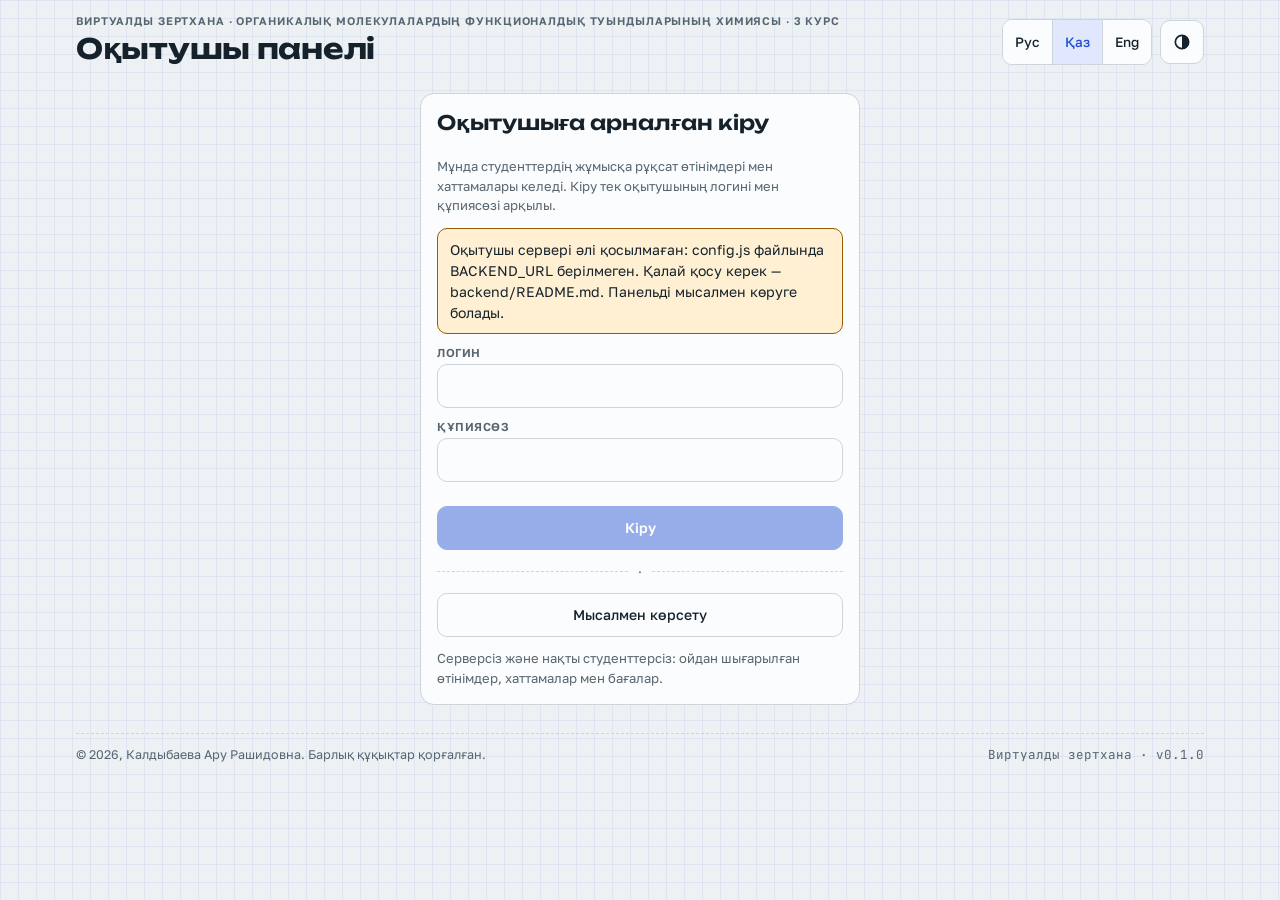
==== teacher/index.html @ 161be45b "Преподаватель: панель teacher/ с демо-режимом, инструкция по установке сервера, тесты панели Co-Auth" ====
<!doctype html>
<html lang="kk">
<head>
<meta charset="utf-8">
<meta name="viewport" content="width=device-width,initial-scale=1,viewport-fit=cover">
<meta name="robots" content="noindex,nofollow">
<title>Панель преподавателя · Виртуальная лаборатория</title>
<link rel="preconnect" href="https://fonts.googleapis.com">
<link rel="preconnect" href="https://fonts.gstatic.com" crossorigin>
<link rel="stylesheet" href="https://fonts.googleapis.com/css2?family=Golos+Text:wght@400;500;600;700&family=JetBrains+Mono:wght@500;600&family=Unbounded:wght@500;700&display=swap">
<link rel="stylesheet" href="teacher.css">
</head>
<body>
<a class="skip" href="#main">↓</a>
<div class="wrap">
  <header class="top">
    <div class="brand">
      <div class="eyebrow" id="hEyebrow">Виртуалды зертхана</div>
      <h1 id="hTitle">Оқытушы панелі</h1>
    </div>
    <div class="topr">
      <div class="seg" role="group" id="langSeg"></div>
      <button class="b sm icon" type="button" id="themeBtn"></button>
      <button class="b sm" type="button" id="logoutBtn" hidden></button>
    </div>
  </header>
  <div class="demo-banner" id="demoBanner" role="note" hidden></div>
  <main id="main" tabindex="-1"><noscript>JavaScript required.</noscript></main>
  <div class="toast" id="toast" role="status" aria-live="polite" hidden></div>
  <footer class="foot" id="foot"></footer>
</div>
<script type="module" src="app.js"></script>
</body>
</html>
---- teacher/teacher.css ----
/* Панель преподавателя. Токены и шрифты — как в эталоне reference/lab06-07-m-nitrobenzoic-acid.html
   (общие стили сведёт финальная сессия). */
:root{
  --paper:#edf1f3; --grid:rgba(31,79,209,.07); --panel:#fbfcfd; --scene:#f5f8fa; --ink:#15222b; --muted:#56656f; --line:#cbd5db;
  --accent:#1f4fd1; --accent-soft:#e1e8fd; --accent-ink:#ffffff;
  --warn:#9a5a00; --warn-soft:#fff0d3; --bad:#c0352c; --bad-soft:#fde4e1; --good:#1b7a49; --good-soft:#ddf3e6;
  --f-display:"Unbounded",system-ui,sans-serif; --f-body:"Golos Text",system-ui,-apple-system,"Segoe UI",Roboto,sans-serif; --f-mono:"JetBrains Mono",ui-monospace,Menlo,Consolas,monospace;
  color-scheme:light;
}
@media (prefers-color-scheme:dark){:root:not([data-theme="light"]){
  --paper:#0e1519; --grid:rgba(126,162,255,.06); --panel:#151f25; --scene:#111a20; --ink:#e2eaef; --muted:#93a3ad; --line:#2a3a44;
  --accent:#86a6ff; --accent-soft:#1c2a4a; --accent-ink:#0b1430;
  --warn:#f2aa45; --warn-soft:#38270c; --bad:#ff7a70; --bad-soft:#3b1714; --good:#5bd393; --good-soft:#112d1e; color-scheme:dark}}
:root[data-theme="dark"]{
  --paper:#0e1519; --grid:rgba(126,162,255,.06); --panel:#151f25; --scene:#111a20; --ink:#e2eaef; --muted:#93a3ad; --line:#2a3a44;
  --accent:#86a6ff; --accent-soft:#1c2a4a; --accent-ink:#0b1430;
  --warn:#f2aa45; --warn-soft:#38270c; --bad:#ff7a70; --bad-soft:#3b1714; --good:#5bd393; --good-soft:#112d1e; color-scheme:dark}

[hidden]{display:none!important}
*{box-sizing:border-box}
html{-webkit-text-size-adjust:100%}
body{margin:0;background-color:var(--paper);background-image:linear-gradient(var(--grid) 1px,transparent 1px),linear-gradient(90deg,var(--grid) 1px,transparent 1px);background-size:18px 18px;color:var(--ink);font:15px/1.5 var(--f-body);overflow-wrap:anywhere}
.skip{position:absolute;left:-999px;top:0}.skip:focus{left:8px;z-index:20;background:var(--panel);padding:8px}
.wrap{max-width:1160px;margin:0 auto;padding:calc(14px + env(safe-area-inset-top,0px)) 16px calc(40px + env(safe-area-inset-bottom,0px))}
.top{display:flex;flex-wrap:wrap;align-items:flex-end;justify-content:space-between;gap:10px 16px}
.eyebrow{font:600 11px/1.3 var(--f-body);letter-spacing:.08em;text-transform:uppercase;color:var(--muted)}
h1{font:700 clamp(19px,4.8vw,28px)/1.15 var(--f-display);margin:5px 0 0;letter-spacing:-.01em;text-wrap:balance}
h2{font:600 clamp(16px,4vw,20px)/1.25 var(--f-display);margin:0 0 10px;text-wrap:balance}
h3{font:600 15.5px/1.3 var(--f-display);margin:18px 0 8px}
.topr{display:flex;gap:8px;align-items:center;flex-wrap:wrap}
main:focus{outline:none}

/* кнопки */
.b{font:500 14px/1.2 var(--f-body);min-height:44px;padding:10px 14px;border-radius:10px;border:1px solid var(--line);background:var(--panel);color:var(--ink);cursor:pointer;touch-action:manipulation;text-align:center;display:inline-flex;align-items:center;justify-content:center;gap:6px;text-decoration:none}
.b:hover:not(:disabled){border-color:var(--accent)}
.b:focus-visible,input:focus-visible,select:focus-visible,textarea:focus-visible,summary:focus-visible{outline:2px solid var(--accent);outline-offset:2px}
.b:disabled{opacity:.45;cursor:not-allowed}
.b.pri{background:var(--accent);border-color:var(--accent);color:var(--accent-ink);font-weight:600}
.b.good{border-color:var(--good);color:var(--good);background:var(--good-soft);font-weight:600}
.b.bad{border-color:var(--bad);color:var(--bad);background:var(--bad-soft);font-weight:600}
.b.on{background:var(--accent-soft);border-color:var(--accent);color:var(--accent)}
.b.sm{min-height:44px;padding:6px 12px;font-size:13.5px}
.b.icon{min-width:44px;padding:6px}
.b.link{border-color:transparent;background:transparent;color:var(--accent);padding-inline:6px}
.seg{display:inline-flex;flex-wrap:wrap;border:1px solid var(--line);border-radius:10px;overflow:hidden;background:var(--panel)}
.seg .b{border:0;border-radius:0}
.seg .b+.b{border-left:1px solid var(--line)}

/* поля */
label.f{display:grid;gap:4px;font:600 11.5px var(--f-body);letter-spacing:.05em;text-transform:uppercase;color:var(--muted)}
input[type=text],input[type=password],input[type=email],input[type=search],select,textarea{font:15px var(--f-body);min-height:44px;padding:9px 11px;border:1px solid var(--line);border-radius:10px;background:var(--panel);color:var(--ink);width:100%;text-transform:none;letter-spacing:0}
textarea{min-height:64px;resize:vertical}
select{appearance:auto}

.card{background:var(--panel);border:1px solid var(--line);border-radius:14px}
.pad{padding:16px}
.muted{color:var(--muted)}
.small{font-size:13px}
.mono{font-family:var(--f-mono);font-variant-numeric:tabular-nums}
.row{display:flex;flex-wrap:wrap;gap:8px;align-items:center}
.grow{flex:1 1 auto}
.stack{display:grid;gap:12px}

/* шапка: баннер примера */
.demo-banner{margin-top:12px;padding:10px 14px;border:1px dashed var(--warn);background:var(--warn-soft);border-radius:12px;display:flex;flex-wrap:wrap;gap:8px 12px;align-items:center;justify-content:space-between;font-size:14px}
.demo-banner b{font-family:var(--f-display);font-size:12px;letter-spacing:.06em;text-transform:uppercase;color:var(--warn)}

/* вход */
.login{max-width:440px;margin:28px auto 0;display:grid;gap:14px}
.login form{display:grid;gap:12px}
.note{padding:10px 12px;border-radius:10px;background:var(--accent-soft);font-size:14px}
.note.warn{background:var(--warn-soft);border:1px solid var(--warn)}
.note.bad{background:var(--bad-soft);border:1px solid var(--bad)}
.note.good{background:var(--good-soft);border:1px solid var(--good)}
.or{display:flex;align-items:center;gap:10px;color:var(--muted);font-size:13px}
.or::before,.or::after{content:"";flex:1;border-top:1px dashed var(--line)}

/* вкладки */
.tabs{display:flex;gap:6px;overflow-x:auto;margin:16px 0 12px;padding:2px;scrollbar-width:none}
.tabs::-webkit-scrollbar{display:none}
.tab{flex:0 0 auto;font:500 14px var(--f-body);min-height:44px;padding:8px 14px;border-radius:999px;border:1px solid var(--line);color:var(--ink);background:var(--panel);white-space:nowrap;cursor:pointer;display:inline-flex;align-items:center;gap:6px}
.tab[aria-selected="true"]{background:var(--accent);border-color:var(--accent);color:var(--accent-ink)}
.cnt{font:600 11.5px var(--f-mono);min-width:22px;padding:2px 6px;border-radius:999px;background:var(--bad);color:#fff;text-align:center}
.tab[aria-selected="true"] .cnt{background:var(--accent-ink);color:var(--accent)}
.bar{display:flex;flex-wrap:wrap;gap:8px;align-items:center;justify-content:space-between;margin-bottom:12px}
.upd{font:500 12px var(--f-mono);color:var(--muted)}

.filters{display:grid;grid-template-columns:repeat(auto-fit,minmax(min(100%,170px),1fr));gap:8px;margin-bottom:12px}
.chips{display:flex;flex-wrap:wrap;gap:6px;margin-bottom:10px}
.chip{font:500 13.5px var(--f-body);min-height:44px;padding:6px 12px;border-radius:999px;border:1px solid var(--line);background:var(--panel);color:var(--ink);cursor:pointer}
.chip[aria-pressed="true"]{background:var(--accent-soft);border-color:var(--accent);color:var(--accent);font-weight:600}

/* статусы: значок + текст */
.badge{display:inline-flex;align-items:center;gap:5px;font:600 12.5px var(--f-body);padding:3px 9px;border-radius:999px;border:1px solid var(--line);white-space:nowrap}
.badge.pending{background:var(--warn-soft);border-color:var(--warn);color:var(--warn)}
.badge.approved{background:var(--good-soft);border-color:var(--good);color:var(--good)}
.badge.denied{background:var(--bad-soft);border-color:var(--bad);color:var(--bad)}
.badge.kind{color:var(--muted)}
.badge.exam{border-color:var(--accent);color:var(--accent)}

/* заявки */
.list{display:grid;gap:10px}
.req{padding:14px 16px;display:grid;gap:8px}
.req.is-pending{border-left:4px solid var(--warn)}
.req .who{font-weight:600;font-size:15.5px}
.req .meta{display:flex;flex-wrap:wrap;gap:4px 14px;font-size:13.5px;color:var(--muted)}
.score{font:600 14px var(--f-mono)}
.score.ok{color:var(--good)}.score.low{color:var(--bad)}
.ans{list-style:none;margin:0;padding:0;display:grid;gap:8px}
.ans li{padding:8px 10px;border:1px solid var(--line);border-radius:10px;background:var(--paper);font-size:14px}
.ans li.ok{border-left:4px solid var(--good)}.ans li.no{border-left:4px solid var(--bad)}
.ans .qq{font-weight:600;margin-bottom:3px}
.ans .lbl{font:600 11px var(--f-body);letter-spacing:.05em;text-transform:uppercase;color:var(--muted)}
.decide{display:grid;gap:8px;padding-top:8px;border-top:1px dashed var(--line)}
.decide .row .b{flex:1 1 140px}
.cmt{font-size:14px;padding:6px 10px;border-radius:8px;background:var(--paper)}

/* протоколы */
.reps{display:grid;gap:8px}
.rep{display:grid;grid-template-columns:minmax(0,1fr) auto;gap:6px 12px;align-items:center;padding:12px 14px}
.rep .who{font-weight:600}
.rep .meta{font-size:13px;color:var(--muted);display:flex;flex-wrap:wrap;gap:2px 12px}
.gbox{display:flex;align-items:center;gap:8px}
.gnum{font:700 24px/1 var(--f-display);color:var(--accent);min-width:28px;text-align:center}
.gnum.g2{color:var(--bad)}.gnum.g3{color:var(--warn)}.gnum.g5{color:var(--good)}

.doc{font-size:14.5px;line-height:1.55}
.dochead{display:grid;grid-template-columns:repeat(auto-fit,minmax(min(100%,180px),1fr));gap:10px;padding:12px;border:1px solid var(--line);border-radius:12px;background:var(--paper)}
.dochead div span{display:block;font:600 11px var(--f-body);letter-spacing:.06em;text-transform:uppercase;color:var(--muted)}
.grade{display:flex;flex-wrap:wrap;gap:12px 20px;align-items:center;padding:14px;border-radius:12px;background:var(--accent-soft);margin-top:12px}
.grade .big{font:700 44px/1 var(--f-display);color:var(--accent)}
.tw{overflow-x:auto;margin:6px 0;-webkit-overflow-scrolling:touch}
table.t{border-collapse:collapse;font-size:13.5px;width:100%;font-variant-numeric:tabular-nums}
table.t th,table.t td{border:1px solid var(--line);padding:6px 8px;text-align:left;vertical-align:top}
table.t th{background:var(--paper);font-weight:600}
table.t td.sev-critical{color:var(--bad);font-weight:600}
.jr{list-style:none;margin:0;padding:0;display:grid;gap:6px}
.jr li{display:grid;grid-template-columns:118px minmax(0,1fr);gap:8px;font-size:13.5px}
.jr time{font:500 12px var(--f-mono);color:var(--muted);padding-top:1px}
.jr li.warn span{color:var(--bad)}
.jr li.obs span b{color:var(--accent)}
pre.full{white-space:pre-wrap;font:12.5px/1.5 var(--f-mono);background:var(--paper);border:1px solid var(--line);border-radius:10px;padding:12px;margin:0;overflow-x:auto}
.gradeform{display:grid;gap:8px;grid-template-columns:minmax(0,1fr);padding:12px;border:1px solid var(--line);border-radius:12px;margin-top:12px}
@media (min-width:640px){.gradeform{grid-template-columns:200px minmax(0,1fr) auto;align-items:end}}

/* студенты */
table.mx{border-collapse:separate;border-spacing:0;font-size:13.5px;min-width:100%}
table.mx th,table.mx td{border-bottom:1px solid var(--line);padding:8px;text-align:center;white-space:nowrap}
table.mx th{font:600 12px var(--f-body);color:var(--muted);background:var(--panel);position:sticky;top:0}
table.mx td.nm,table.mx th.nm{text-align:left;position:sticky;left:0;background:var(--panel);white-space:normal;min-width:150px;max-width:220px;z-index:1}
table.mx td .gnum{font-size:18px}
.legend{display:flex;flex-wrap:wrap;gap:6px 14px;font-size:13px;color:var(--muted);margin-top:10px}
.ic-ok{color:var(--good)}.ic-wait{color:var(--warn)}.ic-no{color:var(--bad)}

/* настройки */
.sets{display:grid;gap:14px}
.labset{display:grid;gap:0}
.labrow{display:grid;grid-template-columns:minmax(0,1fr);gap:6px;padding:10px 0;border-bottom:1px solid var(--line)}
.labrow:last-child{border-bottom:0}
.labrow .nm{font-weight:600;font-size:14px}
.labrow .nm small{display:block;font-weight:400;color:var(--muted)}
.tgls{display:flex;flex-wrap:wrap;gap:6px}
@media (min-width:760px){.labrow{grid-template-columns:minmax(0,1fr) auto;align-items:center}}
.tgl{display:inline-flex;align-items:center;gap:8px;min-height:44px;padding:6px 12px;border:1px solid var(--line);border-radius:10px;cursor:pointer;font-size:13.5px;background:var(--panel);user-select:none}
.tgl input{width:20px;height:20px;accent-color:var(--accent);margin:0}
.tgl.on{border-color:var(--accent);background:var(--accent-soft)}
.radio{display:grid;gap:6px}
.radio label{display:flex;gap:10px;align-items:center;min-height:44px;padding:6px 12px;border:1px solid var(--line);border-radius:10px;cursor:pointer}
.radio input{width:20px;height:20px;accent-color:var(--accent);margin:0}
.savebar{position:sticky;bottom:calc(8px + env(safe-area-inset-bottom,0px));display:flex;flex-wrap:wrap;gap:8px;align-items:center;justify-content:flex-end;padding:10px 12px;background:var(--panel);border:1px solid var(--line);border-radius:12px;box-shadow:0 6px 24px rgba(0,0,0,.12)}

.toast{position:fixed;left:16px;right:16px;bottom:calc(16px + env(safe-area-inset-bottom,0px));max-width:480px;margin:0 auto;padding:12px 14px;border-radius:12px;background:var(--ink);color:var(--paper);box-shadow:0 10px 30px rgba(0,0,0,.25);z-index:30;font-size:14px}
.toast.bad{background:var(--bad);color:#fff}
.empty{padding:24px 16px;text-align:center;color:var(--muted)}
.foot{margin-top:28px;padding-top:12px;border-top:1px dashed var(--line);font-size:12.5px;color:var(--muted);display:flex;flex-wrap:wrap;gap:4px 16px;justify-content:space-between}

@media (prefers-reduced-motion:reduce){*,*::before,*::after{animation:none!important;transition:none!important}}

@media print{
  :root{--paper:#fff;--panel:#fff;--ink:#000;--muted:#333;--line:#999;--accent:#000;--accent-soft:#fff;--good:#000;--bad:#000;--warn:#000;--good-soft:#fff;--bad-soft:#fff;--warn-soft:#fff;color-scheme:light}
  body{background:#fff;font-size:11.5pt}
  .top .topr,.tabs,.bar,.no-print,.demo-banner .b,.toast,.gradeform,.skip{display:none!important}
  .card{border:0}
  .wrap{max-width:none;padding:0}
  pre.full{border:0;padding:0}
  .tw{overflow:visible}
  a{color:#000}
}
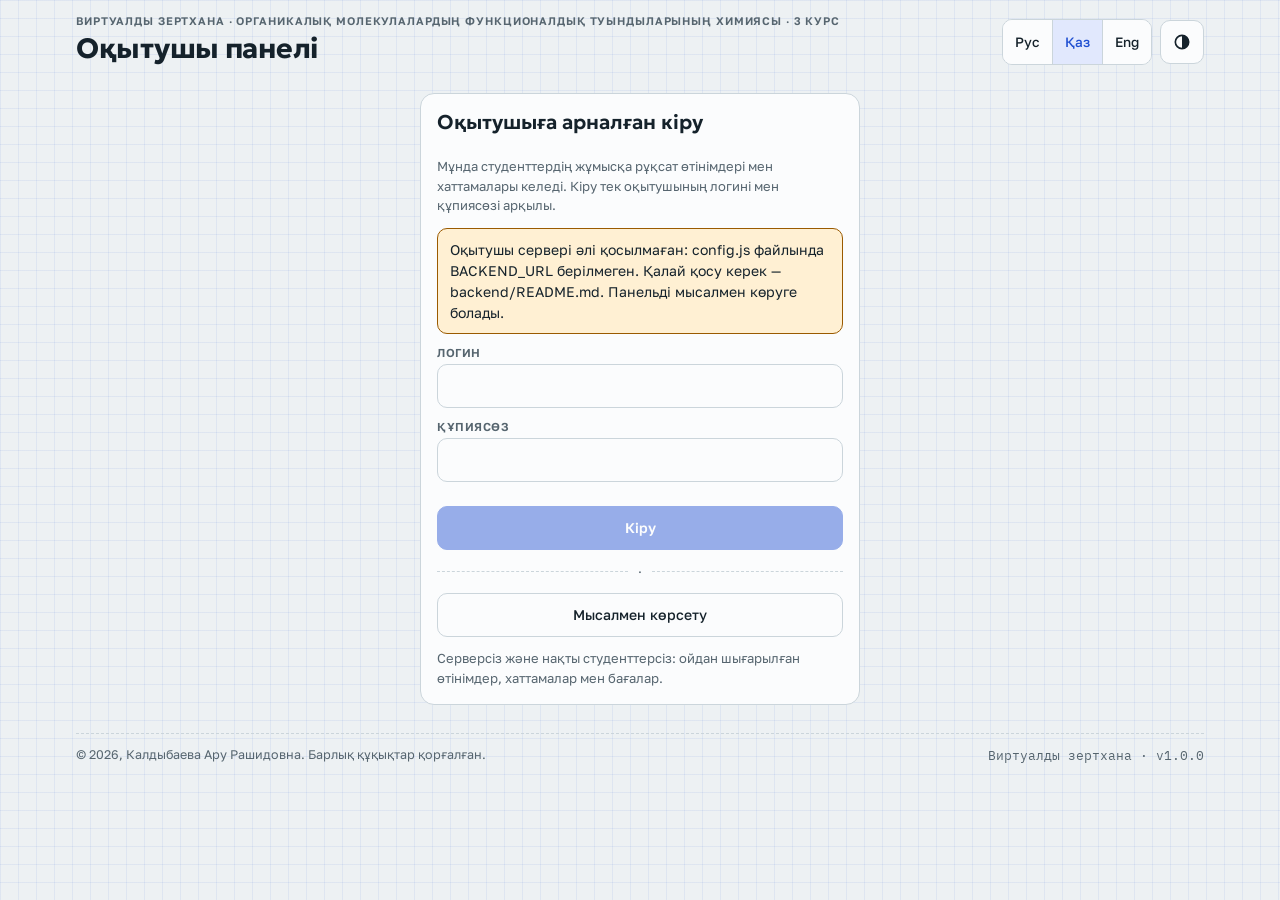
==== commit fa1826fa: "Общие токены стилей, панель преподавателя на тех же шрифтах; sw.js кэширует все файлы (v1.0.0); READ" ====
--- a/teacher/index.html
+++ b/teacher/index.html
@@ -7,7 +7,8 @@
 <title>Панель преподавателя · Виртуальная лаборатория</title>
 <link rel="preconnect" href="https://fonts.googleapis.com">
 <link rel="preconnect" href="https://fonts.gstatic.com" crossorigin>
-<link rel="stylesheet" href="https://fonts.googleapis.com/css2?family=Golos+Text:wght@400;500;600;700&family=JetBrains+Mono:wght@500;600&family=Unbounded:wght@500;700&display=swap">
+<link rel="stylesheet" href="https://fonts.googleapis.com/css2?family=Golos+Text:wght@400;500;600;700&family=Unbounded:wght@500;700&family=Geologica:wght@500;600;700&family=JetBrains+Mono:wght@500;600&family=IBM+Plex+Mono:wght@500;600&display=swap">
+<link rel="stylesheet" href="../app/tokens.css">
 <link rel="stylesheet" href="teacher.css">
 </head>
 <body>
--- a/app/tokens.css
+++ b/app/tokens.css
@@ -0,0 +1,36 @@
+/* Общие токены студента и панели преподавателя: палитра светлой и тёмной темы, шрифты, основа страницы.
+   Подключается первым в index.html и teacher/index.html; app/styles.css и teacher/teacher.css — только раскладка и компоненты.
+   Дизайн — по эталону reference/lab06-07-m-nitrobenzoic-acid.html: бумага в клетку, Golos Text / Unbounded / JetBrains Mono.
+   Unbounded и JetBrains Mono не содержат казахских букв (ә ғ қ ң ұ һ…) — для kk заголовки Geologica, моноширинный IBM Plex Mono. */
+:root{
+  --paper:#edf1f3; --grid:rgba(31,79,209,.07); --panel:#fbfcfd; --scene:#f5f8fa; --ink:#15222b; --muted:#56656f; --line:#cbd5db;
+  --accent:#1f4fd1; --accent-soft:#e1e8fd; --accent-ink:#ffffff;
+  --warn:#9a5a00; --warn-soft:#fff0d3; --bad:#c0352c; --bad-soft:#fde4e1; --good:#1b7a49; --good-soft:#ddf3e6;
+  --glass:#6f8a9b; --glass-fill:rgba(185,215,232,.28); --liquid:rgba(160,198,222,.55); --liq-y:rgba(236,212,110,.6); --melt:rgba(250,232,160,.8);
+  --ice:#f3fbff; --ice-edge:#a9cfe3; --bench:#c9d2d8; --metal:#9aa7b0; --metal-dark:#5f6c75; --screen:#1d2b22; --screen-ink:#7dff9e;
+  --solid:#fdfdf8; --solid-y:#f4eec9; --hot:#ff6a2b; --nox:#b8661f;
+  --f-display:"Unbounded",system-ui,sans-serif; --f-body:"Golos Text",system-ui,-apple-system,"Segoe UI",Roboto,sans-serif; --f-mono:"JetBrains Mono",ui-monospace,Menlo,Consolas,monospace;
+  --bar-h:0px;
+  color-scheme:light;
+}
+:root[lang="kk"]{--f-display:"Geologica","Golos Text",system-ui,sans-serif; --f-mono:"IBM Plex Mono",ui-monospace,Menlo,Consolas,monospace}
+@media (prefers-color-scheme:dark){:root:not([data-theme="light"]){
+  --paper:#0e1519; --grid:rgba(126,162,255,.06); --panel:#151f25; --scene:#111a20; --ink:#e2eaef; --muted:#93a3ad; --line:#2a3a44;
+  --accent:#86a6ff; --accent-soft:#1c2a4a; --accent-ink:#0b1430;
+  --warn:#f2aa45; --warn-soft:#38270c; --bad:#ff7a70; --bad-soft:#3b1714; --good:#5bd393; --good-soft:#112d1e;
+  --glass:#8fb0c3; --glass-fill:rgba(120,170,200,.12); --liquid:rgba(130,175,210,.35); --liq-y:rgba(220,190,90,.4); --melt:rgba(230,210,140,.6);
+  --ice:#2c4352; --ice-edge:#5d8aa3; --bench:#24323b; --metal:#4d5b64; --metal-dark:#8d9aa3; --screen:#0b130e; --screen-ink:#6cf08f;
+  --solid:#e9ece4; --solid-y:#e4dcae; --hot:#ff7d45; --nox:#e08a42; color-scheme:dark}}
+:root[data-theme="dark"]{
+  --paper:#0e1519; --grid:rgba(126,162,255,.06); --panel:#151f25; --scene:#111a20; --ink:#e2eaef; --muted:#93a3ad; --line:#2a3a44;
+  --accent:#86a6ff; --accent-soft:#1c2a4a; --accent-ink:#0b1430;
+  --warn:#f2aa45; --warn-soft:#38270c; --bad:#ff7a70; --bad-soft:#3b1714; --good:#5bd393; --good-soft:#112d1e;
+  --glass:#8fb0c3; --glass-fill:rgba(120,170,200,.12); --liquid:rgba(130,175,210,.35); --liq-y:rgba(220,190,90,.4); --melt:rgba(230,210,140,.6);
+  --ice:#2c4352; --ice-edge:#5d8aa3; --bench:#24323b; --metal:#4d5b64; --metal-dark:#8d9aa3; --screen:#0b130e; --screen-ink:#6cf08f;
+  --solid:#e9ece4; --solid-y:#e4dcae; --hot:#ff7d45; --nox:#e08a42; color-scheme:dark}
+
+
+[hidden]{display:none!important}
+*{box-sizing:border-box}
+html{-webkit-text-size-adjust:100%}
+body{margin:0;background-color:var(--paper);background-image:linear-gradient(var(--grid) 1px,transparent 1px),linear-gradient(90deg,var(--grid) 1px,transparent 1px);background-size:18px 18px;color:var(--ink);font:15px/1.5 var(--f-body);min-height:100vh;overflow-x:hidden}
--- a/teacher/teacher.css
+++ b/teacher/teacher.css
@@ -1,25 +1,5 @@
-/* Панель преподавателя. Токены и шрифты — как в эталоне reference/lab06-07-m-nitrobenzoic-acid.html
-   (общие стили сведёт финальная сессия). */
-:root{
-  --paper:#edf1f3; --grid:rgba(31,79,209,.07); --panel:#fbfcfd; --scene:#f5f8fa; --ink:#15222b; --muted:#56656f; --line:#cbd5db;
-  --accent:#1f4fd1; --accent-soft:#e1e8fd; --accent-ink:#ffffff;
-  --warn:#9a5a00; --warn-soft:#fff0d3; --bad:#c0352c; --bad-soft:#fde4e1; --good:#1b7a49; --good-soft:#ddf3e6;
-  --f-display:"Unbounded",system-ui,sans-serif; --f-body:"Golos Text",system-ui,-apple-system,"Segoe UI",Roboto,sans-serif; --f-mono:"JetBrains Mono",ui-monospace,Menlo,Consolas,monospace;
-  color-scheme:light;
-}
-@media (prefers-color-scheme:dark){:root:not([data-theme="light"]){
-  --paper:#0e1519; --grid:rgba(126,162,255,.06); --panel:#151f25; --scene:#111a20; --ink:#e2eaef; --muted:#93a3ad; --line:#2a3a44;
-  --accent:#86a6ff; --accent-soft:#1c2a4a; --accent-ink:#0b1430;
-  --warn:#f2aa45; --warn-soft:#38270c; --bad:#ff7a70; --bad-soft:#3b1714; --good:#5bd393; --good-soft:#112d1e; color-scheme:dark}}
-:root[data-theme="dark"]{
-  --paper:#0e1519; --grid:rgba(126,162,255,.06); --panel:#151f25; --scene:#111a20; --ink:#e2eaef; --muted:#93a3ad; --line:#2a3a44;
-  --accent:#86a6ff; --accent-soft:#1c2a4a; --accent-ink:#0b1430;
-  --warn:#f2aa45; --warn-soft:#38270c; --bad:#ff7a70; --bad-soft:#3b1714; --good:#5bd393; --good-soft:#112d1e; color-scheme:dark}
-
-[hidden]{display:none!important}
-*{box-sizing:border-box}
-html{-webkit-text-size-adjust:100%}
-body{margin:0;background-color:var(--paper);background-image:linear-gradient(var(--grid) 1px,transparent 1px),linear-gradient(90deg,var(--grid) 1px,transparent 1px);background-size:18px 18px;color:var(--ink);font:15px/1.5 var(--f-body);overflow-wrap:anywhere}
+/* Панель преподавателя — раскладка и компоненты. Токены, темы и шрифты — общие со студентом: app/tokens.css. */
+body{overflow-wrap:anywhere}
 .skip{position:absolute;left:-999px;top:0}.skip:focus{left:8px;z-index:20;background:var(--panel);padding:8px}
 .wrap{max-width:1160px;margin:0 auto;padding:calc(14px + env(safe-area-inset-top,0px)) 16px calc(40px + env(safe-area-inset-bottom,0px))}
 .top{display:flex;flex-wrap:wrap;align-items:flex-end;justify-content:space-between;gap:10px 16px}
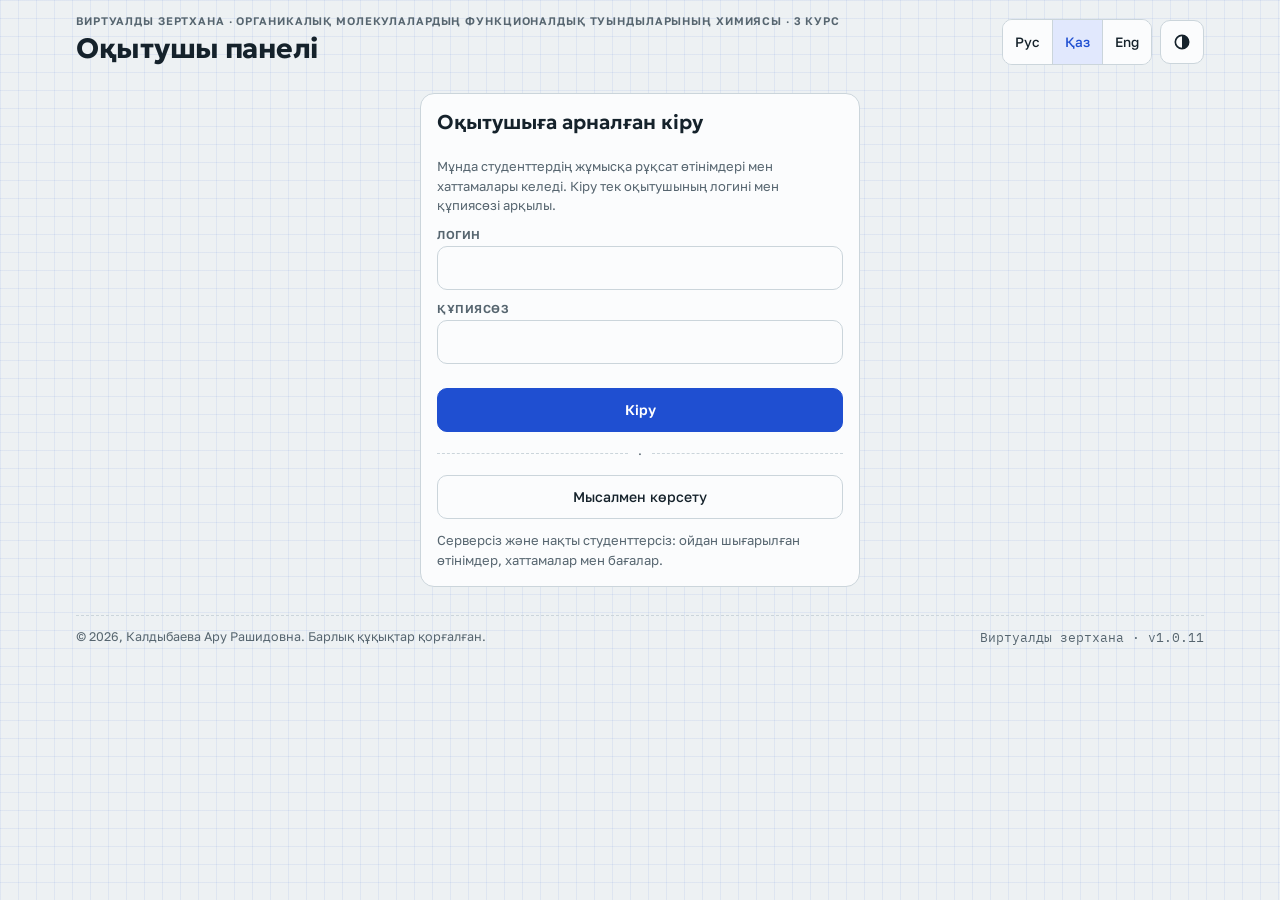
==== commit 42cb02de: "Запрет автоперевода браузера на сайте и в панели; опечатка «щелочами»; версия 1.0.11 Edge принимал с" ====
--- a/teacher/index.html
+++ b/teacher/index.html
@@ -1,7 +1,8 @@
 <!doctype html>
-<html lang="kk">
+<html lang="kk" translate="no" class="notranslate">
 <head>
 <meta charset="utf-8">
+<meta name="google" content="notranslate">
 <meta name="viewport" content="width=device-width,initial-scale=1,viewport-fit=cover">
 <meta name="robots" content="noindex,nofollow">
 <title>Панель преподавателя · Виртуальная лаборатория</title>
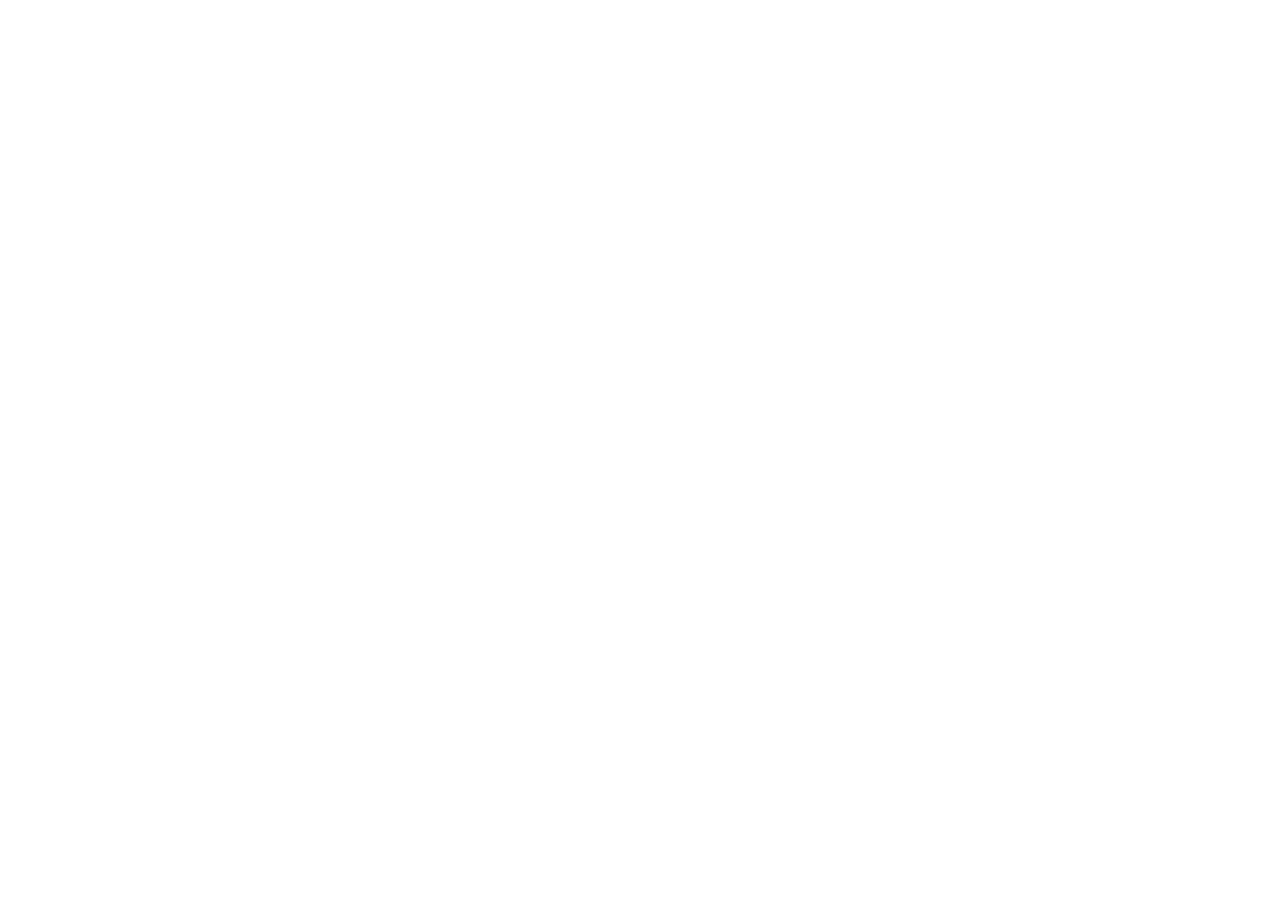
==== commit b5c0aa57: "Старый адрес: переезд на kaldybayeva-lab.github.io/virtual-lab Co-Authored-By: Claude Opus 5.5 <nore" ====
--- a/teacher/index.html
+++ b/teacher/index.html
@@ -1,36 +1,19 @@
 <!doctype html>
-<html lang="kk" translate="no" class="notranslate">
+<html lang="ru" translate="no" class="notranslate">
 <head>
 <meta charset="utf-8">
-<meta name="google" content="notranslate">
-<meta name="viewport" content="width=device-width,initial-scale=1,viewport-fit=cover">
-<meta name="robots" content="noindex,nofollow">
-<title>Панель преподавателя · Виртуальная лаборатория</title>
-<link rel="preconnect" href="https://fonts.googleapis.com">
-<link rel="preconnect" href="https://fonts.gstatic.com" crossorigin>
-<link rel="stylesheet" href="https://fonts.googleapis.com/css2?family=Golos+Text:wght@400;500;600;700&family=Unbounded:wght@500;700&family=Geologica:wght@500;600;700&family=JetBrains+Mono:wght@500;600&family=IBM+Plex+Mono:wght@500;600&display=swap">
-<link rel="stylesheet" href="../app/tokens.css">
-<link rel="stylesheet" href="teacher.css">
+<meta name="viewport" content="width=device-width, initial-scale=1">
+<meta name="robots" content="noindex">
+<title>Панель преподавателя переехала</title>
+<meta http-equiv="refresh" content="0; url=https://kaldybayeva-lab.github.io/virtual-lab/teacher/">
+<style>body{font:16px/1.5 system-ui,sans-serif;text-align:center;padding:40px 16px;background:#edf1f3;color:#15222b}a{color:#1f4fd1;font-weight:600;word-break:break-all}</style>
 </head>
 <body>
-<a class="skip" href="#main">↓</a>
-<div class="wrap">
-  <header class="top">
-    <div class="brand">
-      <div class="eyebrow" id="hEyebrow">Виртуалды зертхана</div>
-      <h1 id="hTitle">Оқытушы панелі</h1>
-    </div>
-    <div class="topr">
-      <div class="seg" role="group" id="langSeg"></div>
-      <button class="b sm icon" type="button" id="themeBtn"></button>
-      <button class="b sm" type="button" id="logoutBtn" hidden></button>
-    </div>
-  </header>
-  <div class="demo-banner" id="demoBanner" role="note" hidden></div>
-  <main id="main" tabindex="-1"><noscript>JavaScript required.</noscript></main>
-  <div class="toast" id="toast" role="status" aria-live="polite" hidden></div>
-  <footer class="foot" id="foot"></footer>
-</div>
-<script type="module" src="app.js"></script>
+<p><b>Панель преподавателя переехала:</b></p>
+<p><a href="https://kaldybayeva-lab.github.io/virtual-lab/teacher/">https://kaldybayeva-lab.github.io/virtual-lab/teacher/</a></p>
+<script>
+try { navigator.serviceWorker && navigator.serviceWorker.getRegistrations().then(function (rs) { rs.forEach(function (r) { r.unregister(); }); }); } catch (e) {}
+location.replace('https://kaldybayeva-lab.github.io/virtual-lab/teacher/');
+</script>
 </body>
 </html>
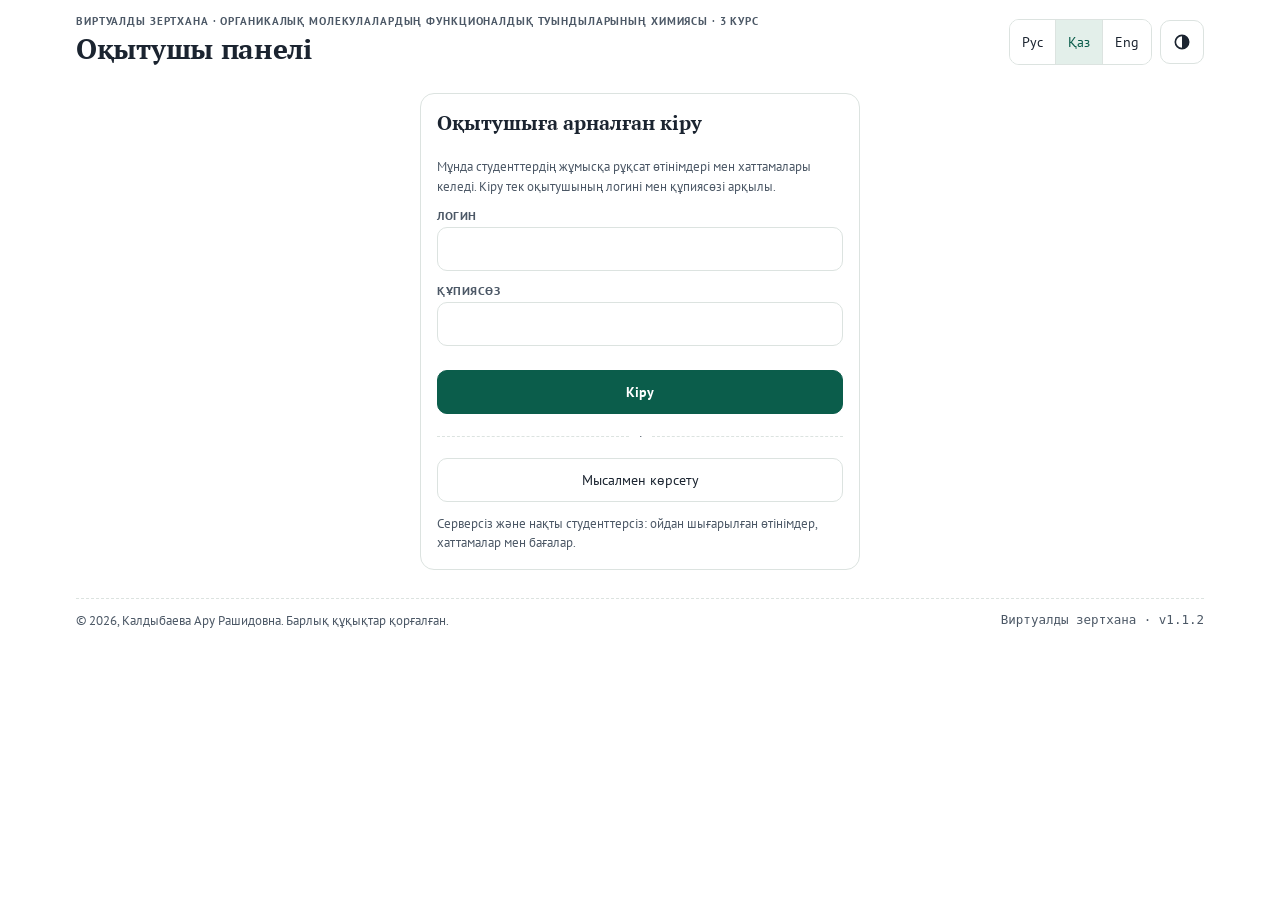
==== commit 66801bea: "Новый дизайн (черновик, ждёт одобрения)" ====
--- a/teacher/index.html
+++ b/teacher/index.html
@@ -1,19 +1,36 @@
 <!doctype html>
-<html lang="ru" translate="no" class="notranslate">
+<html lang="kk" translate="no" class="notranslate">
 <head>
 <meta charset="utf-8">
-<meta name="viewport" content="width=device-width, initial-scale=1">
-<meta name="robots" content="noindex">
-<title>Панель преподавателя переехала</title>
-<meta http-equiv="refresh" content="0; url=https://kaldybayeva-lab.github.io/virtual-lab/teacher/">
-<style>body{font:16px/1.5 system-ui,sans-serif;text-align:center;padding:40px 16px;background:#edf1f3;color:#15222b}a{color:#1f4fd1;font-weight:600;word-break:break-all}</style>
+<meta name="google" content="notranslate">
+<meta name="viewport" content="width=device-width,initial-scale=1,viewport-fit=cover">
+<meta name="robots" content="noindex,nofollow">
+<title>Панель преподавателя · Виртуальная лаборатория</title>
+<link rel="preconnect" href="https://fonts.googleapis.com">
+<link rel="preconnect" href="https://fonts.gstatic.com" crossorigin>
+<link rel="stylesheet" href="https://fonts.googleapis.com/css2?family=PT+Serif:wght@400;700&family=PT+Sans:ital,wght@0,400;0,700;1,400&family=PT+Mono&display=swap">
+<link rel="stylesheet" href="../app/tokens.css">
+<link rel="stylesheet" href="teacher.css">
 </head>
 <body>
-<p><b>Панель преподавателя переехала:</b></p>
-<p><a href="https://kaldybayeva-lab.github.io/virtual-lab/teacher/">https://kaldybayeva-lab.github.io/virtual-lab/teacher/</a></p>
-<script>
-try { navigator.serviceWorker && navigator.serviceWorker.getRegistrations().then(function (rs) { rs.forEach(function (r) { r.unregister(); }); }); } catch (e) {}
-location.replace('https://kaldybayeva-lab.github.io/virtual-lab/teacher/');
-</script>
+<a class="skip" href="#main">↓</a>
+<div class="wrap">
+  <header class="top">
+    <div class="brand">
+      <div class="eyebrow" id="hEyebrow">Виртуалды зертхана</div>
+      <h1 id="hTitle">Оқытушы панелі</h1>
+    </div>
+    <div class="topr">
+      <div class="seg" role="group" id="langSeg"></div>
+      <button class="b sm icon" type="button" id="themeBtn"></button>
+      <button class="b sm" type="button" id="logoutBtn" hidden></button>
+    </div>
+  </header>
+  <div class="demo-banner" id="demoBanner" role="note" hidden></div>
+  <main id="main" tabindex="-1"><noscript>JavaScript required.</noscript></main>
+  <div class="toast" id="toast" role="status" aria-live="polite" hidden></div>
+  <footer class="foot" id="foot"></footer>
+</div>
+<script type="module" src="app.js"></script>
 </body>
 </html>
--- a/app/tokens.css
+++ b/app/tokens.css
@@ -0,0 +1,45 @@
+/* Общие токены студента и панели преподавателя: палитра светлой и тёмной темы, шрифты, основа страницы.
+   Подключается первым в index.html и teacher/index.html; app/styles.css и teacher/teacher.css — только раскладка и компоненты.
+   Дизайн — по примерам преподавателя (ноябрь 2026): белая страница, тёмно-зелёный и ржаво-оранжевый,
+   семейство PT (ParaType): PT Serif — заголовки, PT Sans — текст, PT Mono — метки и числа. Казахские буквы есть во всех трёх. */
+:root{
+  --paper:#ffffff; --panel:#ffffff; --soft:#eef3f1; --soft-2:#f4f7f6; --scene:#f6f9f8; --tile-line:#e4ebe8;
+  --ink:#1b2430; --muted:#4c5866; --faint:#8a969f; --line:#dce3e0; --line-2:#c9d3cf;
+  --accent:#0b5d4b; --accent-soft:#e3efea; --accent-ink:#ffffff; --accent-2:#4f7f5a;
+  --rust:#b4632d; --rust-soft:#fbede4; --ochre:#9c7a3c;
+  --warn:#a4521f; --warn-soft:#fbede4; --bad:#b3261e; --bad-soft:#fbe7e4; --good:#0b5d4b; --good-soft:#e3efea;
+  --glass:#7a9b93; --glass-fill:rgba(196,222,214,.32); --liquid:rgba(176,208,212,.6); --liq-y:rgba(232,214,140,.62); --melt:rgba(246,232,170,.85);
+  --ice:#f7fbfb; --ice-edge:#b9d0d0; --bench:#c3cbc8; --metal:#a3aeab; --metal-dark:#5b6764; --screen:#1d2b25; --screen-ink:#86f0b6;
+  --solid:#fdfdf8; --solid-y:#f1e7bd; --hot:#e0662e; --nox:#b4632d;
+  --f-display:"PT Serif",Georgia,"Times New Roman",serif;
+  --f-body:"PT Sans",system-ui,-apple-system,"Segoe UI",Roboto,sans-serif;
+  --f-mono:"PT Mono",ui-monospace,Menlo,Consolas,monospace;
+  --r:14px; --r-lg:18px;
+  --bar-h:0px;
+  color-scheme:light;
+}
+/* тёмная тема: тот же характер — глубокий зелёно-графитовый фон, светлая зелень и медь */
+@media (prefers-color-scheme:dark){:root:not([data-theme="light"]){
+  --paper:#0e1412; --panel:#131b18; --soft:#1a2420; --soft-2:#17201c; --scene:#121a17; --tile-line:#1f2a26;
+  --ink:#e6ecea; --muted:#a2b0aa; --faint:#71807a; --line:#26332e; --line-2:#34443e;
+  --accent:#6cc9a8; --accent-soft:#163128; --accent-ink:#06231b; --accent-2:#8fbf94;
+  --rust:#e39361; --rust-soft:#35231a; --ochre:#d3ad6a;
+  --warn:#eba06a; --warn-soft:#35231a; --bad:#ff8b7c; --bad-soft:#3a1915; --good:#6cc9a8; --good-soft:#163128;
+  --glass:#8db3a9; --glass-fill:rgba(120,170,155,.12); --liquid:rgba(120,165,170,.34); --liq-y:rgba(220,190,90,.4); --melt:rgba(230,210,140,.6);
+  --ice:#2a3d3a; --ice-edge:#5f8a84; --bench:#26302d; --metal:#4f5c58; --metal-dark:#93a19c; --screen:#0b130f; --screen-ink:#77eca8;
+  --solid:#e9ece4; --solid-y:#e4dcae; --hot:#ff8650; --nox:#e39361; color-scheme:dark}}
+:root[data-theme="dark"]{
+  --paper:#0e1412; --panel:#131b18; --soft:#1a2420; --soft-2:#17201c; --scene:#121a17; --tile-line:#1f2a26;
+  --ink:#e6ecea; --muted:#a2b0aa; --faint:#71807a; --line:#26332e; --line-2:#34443e;
+  --accent:#6cc9a8; --accent-soft:#163128; --accent-ink:#06231b; --accent-2:#8fbf94;
+  --rust:#e39361; --rust-soft:#35231a; --ochre:#d3ad6a;
+  --warn:#eba06a; --warn-soft:#35231a; --bad:#ff8b7c; --bad-soft:#3a1915; --good:#6cc9a8; --good-soft:#163128;
+  --glass:#8db3a9; --glass-fill:rgba(120,170,155,.12); --liquid:rgba(120,165,170,.34); --liq-y:rgba(220,190,90,.4); --melt:rgba(230,210,140,.6);
+  --ice:#2a3d3a; --ice-edge:#5f8a84; --bench:#26302d; --metal:#4f5c58; --metal-dark:#93a19c; --screen:#0b130f; --screen-ink:#77eca8;
+  --solid:#e9ece4; --solid-y:#e4dcae; --hot:#ff8650; --nox:#e39361; color-scheme:dark}
+
+
+[hidden]{display:none!important}
+*{box-sizing:border-box}
+html{-webkit-text-size-adjust:100%}
+body{margin:0;background:var(--paper);color:var(--ink);font:16px/1.5 var(--f-body);min-height:100vh;overflow-x:hidden;-webkit-font-smoothing:antialiased}
--- a/teacher/teacher.css
+++ b/teacher/teacher.css
@@ -0,0 +1,203 @@
+/* Панель преподавателя — раскладка и компоненты. Токены, темы и шрифты — общие со студентом: app/tokens.css. */
+body{overflow-wrap:anywhere}
+.skip{position:absolute;left:-999px;top:0}.skip:focus{left:8px;z-index:20;background:var(--panel);padding:8px}
+.wrap{max-width:1160px;margin:0 auto;padding:calc(14px + env(safe-area-inset-top,0px)) 16px calc(40px + env(safe-area-inset-bottom,0px))}
+.top{display:flex;flex-wrap:wrap;align-items:flex-end;justify-content:space-between;gap:10px 16px}
+.eyebrow{font:600 11px/1.3 var(--f-body);letter-spacing:.08em;text-transform:uppercase;color:var(--muted)}
+h1{font:700 clamp(19px,4.8vw,28px)/1.15 var(--f-display);margin:5px 0 0;letter-spacing:-.01em;text-wrap:balance}
+h2{font:600 clamp(16px,4vw,20px)/1.25 var(--f-display);margin:0 0 10px;text-wrap:balance}
+h3{font:600 15.5px/1.3 var(--f-display);margin:18px 0 8px}
+.topr{display:flex;gap:8px;align-items:center;flex-wrap:wrap}
+main:focus{outline:none}
+
+/* кнопки */
+.b{font:500 14px/1.2 var(--f-body);min-height:44px;padding:10px 14px;border-radius:10px;border:1px solid var(--line);background:var(--panel);color:var(--ink);cursor:pointer;touch-action:manipulation;text-align:center;display:inline-flex;align-items:center;justify-content:center;gap:6px;text-decoration:none}
+.b:hover:not(:disabled){border-color:var(--accent)}
+.b:focus-visible,input:focus-visible,select:focus-visible,textarea:focus-visible,summary:focus-visible{outline:2px solid var(--accent);outline-offset:2px}
+.b:disabled{opacity:.45;cursor:not-allowed}
+.b.pri{background:var(--accent);border-color:var(--accent);color:var(--accent-ink);font-weight:600}
+.b.good{border-color:var(--good);color:var(--good);background:var(--good-soft);font-weight:600}
+.b.bad{border-color:var(--bad);color:var(--bad);background:var(--bad-soft);font-weight:600}
+.b.on{background:var(--accent-soft);border-color:var(--accent);color:var(--accent)}
+.b.sm{min-height:44px;padding:6px 12px;font-size:13.5px}
+.b.icon{min-width:44px;padding:6px}
+.b.link{border-color:transparent;background:transparent;color:var(--accent);padding-inline:6px}
+.seg{display:inline-flex;flex-wrap:wrap;border:1px solid var(--line);border-radius:10px;overflow:hidden;background:var(--panel)}
+.seg .b{border:0;border-radius:0}
+.seg .b+.b{border-left:1px solid var(--line)}
+
+/* поля */
+label.f{display:grid;gap:4px;font:600 11.5px var(--f-body);letter-spacing:.05em;text-transform:uppercase;color:var(--muted)}
+input[type=text],input[type=password],input[type=email],input[type=search],input[type=number],select,textarea{font:15px var(--f-body);min-height:44px;padding:9px 11px;border:1px solid var(--line);border-radius:10px;background:var(--panel);color:var(--ink);width:100%;text-transform:none;letter-spacing:0}
+textarea{min-height:64px;resize:vertical}
+select{appearance:auto}
+
+.card{background:var(--panel);border:1px solid var(--line);border-radius:14px}
+.pad{padding:16px}
+.muted{color:var(--muted)}
+.small{font-size:13px}
+.mono{font-family:var(--f-mono);font-variant-numeric:tabular-nums}
+.row{display:flex;flex-wrap:wrap;gap:8px;align-items:center}
+.grow{flex:1 1 auto}
+.stack{display:grid;gap:12px}
+
+/* шапка: баннер примера */
+.demo-banner{margin-top:12px;padding:10px 14px;border:1px dashed var(--warn);background:var(--warn-soft);border-radius:12px;display:flex;flex-wrap:wrap;gap:8px 12px;align-items:center;justify-content:space-between;font-size:14px}
+.demo-banner b{font-family:var(--f-display);font-size:12px;letter-spacing:.06em;text-transform:uppercase;color:var(--warn)}
+
+/* вход */
+.login{max-width:440px;margin:28px auto 0;display:grid;gap:14px}
+.login form{display:grid;gap:12px}
+.note{padding:10px 12px;border-radius:10px;background:var(--accent-soft);font-size:14px}
+.note.warn{background:var(--warn-soft);border:1px solid var(--warn)}
+.note.bad{background:var(--bad-soft);border:1px solid var(--bad)}
+.note.good{background:var(--good-soft);border:1px solid var(--good)}
+.or{display:flex;align-items:center;gap:10px;color:var(--muted);font-size:13px}
+.or::before,.or::after{content:"";flex:1;border-top:1px dashed var(--line)}
+
+/* вкладки */
+.tabs{display:flex;gap:6px;overflow-x:auto;margin:16px 0 12px;padding:2px;scrollbar-width:none}
+.tabs::-webkit-scrollbar{display:none}
+.tab{flex:0 0 auto;font:500 14px var(--f-body);min-height:44px;padding:8px 14px;border-radius:999px;border:1px solid var(--line);color:var(--ink);background:var(--panel);white-space:nowrap;cursor:pointer;display:inline-flex;align-items:center;gap:6px}
+.tab[aria-selected="true"]{background:var(--accent);border-color:var(--accent);color:var(--accent-ink)}
+.cnt{font:600 11.5px var(--f-mono);min-width:22px;padding:2px 6px;border-radius:999px;background:var(--bad);color:#fff;text-align:center}
+.tab[aria-selected="true"] .cnt{background:var(--accent-ink);color:var(--accent)}
+.bar{display:flex;flex-wrap:wrap;gap:8px;align-items:center;justify-content:space-between;margin-bottom:12px}
+.upd{font:500 12px var(--f-mono);color:var(--muted)}
+
+.filters{display:grid;grid-template-columns:repeat(auto-fit,minmax(min(100%,170px),1fr));gap:8px;margin-bottom:12px}
+.chips{display:flex;flex-wrap:wrap;gap:6px;margin-bottom:10px}
+.chip{font:500 13.5px var(--f-body);min-height:44px;padding:6px 12px;border-radius:999px;border:1px solid var(--line);background:var(--panel);color:var(--ink);cursor:pointer}
+.chip[aria-pressed="true"]{background:var(--accent-soft);border-color:var(--accent);color:var(--accent);font-weight:600}
+
+/* статусы: значок + текст */
+.badge{display:inline-flex;align-items:center;gap:5px;font:600 12.5px var(--f-body);padding:3px 9px;border-radius:999px;border:1px solid var(--line);white-space:nowrap}
+.badge.pending{background:var(--warn-soft);border-color:var(--warn);color:var(--warn)}
+.badge.approved{background:var(--good-soft);border-color:var(--good);color:var(--good)}
+.badge.denied{background:var(--bad-soft);border-color:var(--bad);color:var(--bad)}
+.badge.kind{color:var(--muted)}
+.badge.exam{border-color:var(--accent);color:var(--accent)}
+
+/* заявки */
+.list{display:grid;gap:10px}
+.req{padding:14px 16px;display:grid;gap:8px}
+.req.is-pending{border-left:4px solid var(--warn)}
+.req .who{font-weight:600;font-size:15.5px}
+.req .meta{display:flex;flex-wrap:wrap;gap:4px 14px;font-size:13.5px;color:var(--muted)}
+.score{font:600 14px var(--f-mono)}
+.score.ok{color:var(--good)}.score.low{color:var(--bad)}
+.ans{list-style:none;margin:0;padding:0;display:grid;gap:8px}
+.ans li{padding:8px 10px;border:1px solid var(--line);border-radius:10px;background:var(--paper);font-size:14px}
+.ans li.ok{border-left:4px solid var(--good)}.ans li.no{border-left:4px solid var(--bad)}
+.ans .qq{font-weight:600;margin-bottom:3px}
+.ans .lbl{font:600 11px var(--f-body);letter-spacing:.05em;text-transform:uppercase;color:var(--muted)}
+.decide{display:grid;gap:8px;padding-top:8px;border-top:1px dashed var(--line)}
+.decide .row .b{flex:1 1 140px}
+.cmt{font-size:14px;padding:6px 10px;border-radius:8px;background:var(--paper)}
+
+/* протоколы */
+.reps{display:grid;gap:8px}
+.rep{display:grid;grid-template-columns:minmax(0,1fr) auto;gap:6px 12px;align-items:center;padding:12px 14px}
+.rep .who{font-weight:600}
+.rep .meta{font-size:13px;color:var(--muted);display:flex;flex-wrap:wrap;gap:2px 12px}
+.gbox{display:flex;align-items:center;gap:8px}
+.gnum{font:700 24px/1 var(--f-display);color:var(--accent);min-width:28px;text-align:center}
+.gnum.g2{color:var(--bad)}.gnum.g3{color:var(--warn)}.gnum.g5{color:var(--good)}
+
+.doc{font-size:14.5px;line-height:1.55}
+.dochead{display:grid;grid-template-columns:repeat(auto-fit,minmax(min(100%,180px),1fr));gap:10px;padding:12px;border:1px solid var(--line);border-radius:12px;background:var(--paper)}
+.dochead div span{display:block;font:600 11px var(--f-body);letter-spacing:.06em;text-transform:uppercase;color:var(--muted)}
+.grade{display:flex;flex-wrap:wrap;gap:12px 20px;align-items:center;padding:14px;border-radius:12px;background:var(--accent-soft);margin-top:12px}
+.grade .big{font:700 44px/1 var(--f-display);color:var(--accent)}
+.tw{overflow-x:auto;margin:6px 0;-webkit-overflow-scrolling:touch}
+table.t{border-collapse:collapse;font-size:13.5px;width:100%;font-variant-numeric:tabular-nums}
+table.t th,table.t td{border:1px solid var(--line);padding:6px 8px;text-align:left;vertical-align:top}
+table.t th{background:var(--paper);font-weight:600}
+table.t td.sev-critical{color:var(--bad);font-weight:600}
+.jr{list-style:none;margin:0;padding:0;display:grid;gap:6px}
+.jr li{display:grid;grid-template-columns:118px minmax(0,1fr);gap:8px;font-size:13.5px}
+.jr time{font:500 12px var(--f-mono);color:var(--muted);padding-top:1px}
+.jr li.warn span{color:var(--bad)}
+.jr li.obs span b{color:var(--accent)}
+pre.full{white-space:pre-wrap;font:12.5px/1.5 var(--f-mono);background:var(--paper);border:1px solid var(--line);border-radius:10px;padding:12px;margin:0;overflow-x:auto}
+.gradeform{display:grid;gap:8px;grid-template-columns:minmax(0,1fr);padding:12px;border:1px solid var(--line);border-radius:12px;margin-top:12px}
+@media (min-width:640px){.gradeform{grid-template-columns:200px minmax(0,1fr) auto;align-items:end}}
+
+/* студенты */
+table.mx{border-collapse:separate;border-spacing:0;font-size:13.5px;min-width:100%}
+table.mx th,table.mx td{border-bottom:1px solid var(--line);padding:8px;text-align:center;white-space:nowrap}
+table.mx th{font:600 12px var(--f-body);color:var(--muted);background:var(--panel);position:sticky;top:0}
+table.mx td.nm,table.mx th.nm{text-align:left;position:sticky;left:0;background:var(--panel);white-space:normal;min-width:150px;max-width:220px;z-index:1}
+table.mx td .gnum{font-size:18px}
+.legend{display:flex;flex-wrap:wrap;gap:6px 14px;font-size:13px;color:var(--muted);margin-top:10px}
+.ic-ok{color:var(--good)}.ic-wait{color:var(--warn)}.ic-no{color:var(--bad)}
+
+/* настройки */
+.sets{display:grid;gap:14px}
+.labset{display:grid;gap:0}
+.labrow{display:grid;grid-template-columns:minmax(0,1fr);gap:6px;padding:10px 0;border-bottom:1px solid var(--line)}
+.labrow:last-child{border-bottom:0}
+.labrow .nm{font-weight:600;font-size:14px}
+.labrow .nm small{display:block;font-weight:400;color:var(--muted)}
+.tgls{display:flex;flex-wrap:wrap;gap:6px}
+@media (min-width:760px){.labrow{grid-template-columns:minmax(0,1fr) auto;align-items:center}}
+.tgl{display:inline-flex;align-items:center;gap:8px;min-height:44px;padding:6px 12px;border:1px solid var(--line);border-radius:10px;cursor:pointer;font-size:13.5px;background:var(--panel);user-select:none}
+.tgl input{width:20px;height:20px;accent-color:var(--accent);margin:0}
+.tgl.on{border-color:var(--accent);background:var(--accent-soft)}
+.radio{display:grid;gap:6px}
+.radio label{display:flex;gap:10px;align-items:center;min-height:44px;padding:6px 12px;border:1px solid var(--line);border-radius:10px;cursor:pointer}
+.radio input{width:20px;height:20px;accent-color:var(--accent);margin:0}
+.savebar{position:sticky;bottom:calc(8px + env(safe-area-inset-bottom,0px));display:flex;flex-wrap:wrap;gap:8px;align-items:center;justify-content:flex-end;padding:10px 12px;background:var(--panel);border:1px solid var(--line);border-radius:12px;box-shadow:0 6px 24px rgba(0,0,0,.12)}
+
+.toast{position:fixed;left:16px;right:16px;bottom:calc(16px + env(safe-area-inset-bottom,0px));max-width:480px;margin:0 auto;padding:12px 14px;border-radius:12px;background:var(--ink);color:var(--paper);box-shadow:0 10px 30px rgba(0,0,0,.25);z-index:30;font-size:14px}
+.toast.bad{background:var(--bad);color:#fff}
+.empty{padding:24px 16px;text-align:center;color:var(--muted)}
+.foot{margin-top:28px;padding-top:12px;border-top:1px dashed var(--line);font-size:12.5px;color:var(--muted);display:flex;flex-wrap:wrap;gap:4px 16px;justify-content:space-between}
+
+@media (prefers-reduced-motion:reduce){*,*::before,*::after{animation:none!important;transition:none!important}}
+
+/* вкладка «Коды» */
+.code{font-family:var(--f-mono);font-variant-numeric:tabular-nums;font-weight:600;font-size:.92em;letter-spacing:.02em;color:var(--muted);white-space:nowrap}
+.code.big{font-size:16px;color:var(--ink)}
+.legacy{border-color:var(--warn);background:var(--warn-soft);margin-bottom:12px}
+.legacy p{margin:0 0 12px}
+.codesform{display:grid;grid-template-columns:minmax(0,1fr) 96px;gap:10px;align-items:end}
+.codesform .b{grid-column:1/-1}
+@media (min-width:520px){.codesform{grid-template-columns:minmax(0,1fr) 96px auto}.codesform .b{grid-column:auto}}
+.filebtn{position:relative;overflow:hidden}
+.filebtn input{position:absolute;inset:0;opacity:0;width:100%;height:100%;cursor:pointer;font-size:0}
+.filebtn:focus-within{outline:2px solid var(--accent);outline-offset:2px}
+.codes{display:grid;gap:6px;margin-top:8px}
+.coderow{display:grid;grid-template-columns:auto minmax(0,1fr);gap:6px 10px;align-items:center;background:var(--panel);border:1px solid var(--line);border-radius:12px;padding:8px 10px}
+.coderow.fresh{border-color:var(--accent);box-shadow:inset 3px 0 0 var(--accent)}
+.coderow .cm{grid-column:1/-1;display:flex;flex-wrap:wrap;gap:4px 14px;align-items:center;font-size:12.5px;color:var(--muted)}
+.coderow .cm .b{margin-left:auto}
+@media (min-width:760px){.coderow{grid-template-columns:110px minmax(0,1fr) minmax(0,340px)}.coderow .cm{grid-column:auto}}
+.slips{display:grid;grid-template-columns:repeat(auto-fill,minmax(250px,1fr));gap:10px}
+.slip{border:1px dashed var(--line);border-radius:12px;padding:12px 14px;display:grid;gap:4px;background:var(--panel);break-inside:avoid;page-break-inside:avoid}
+.slip .snm{font:600 16px/1.3 var(--f-display);min-height:1.3em;border-bottom:1px solid var(--line);padding-bottom:4px}
+.slip .scode{font:700 26px/1.1 var(--f-mono);letter-spacing:.06em;font-variant-numeric:tabular-nums;margin:2px 0 4px}
+
+@media print{
+  :root{--paper:#fff;--panel:#fff;--ink:#000;--muted:#333;--line:#999;--accent:#000;--accent-soft:#fff;--good:#000;--bad:#000;--warn:#000;--good-soft:#fff;--bad-soft:#fff;--warn-soft:#fff;color-scheme:light}
+  body{background:#fff;font-size:11.5pt}
+  .top .topr,.tabs,.bar,.no-print,.demo-banner .b,.toast,.gradeform,.skip{display:none!important}
+  .card{border:0}
+  .wrap{max-width:none;padding:0}
+  pre.full{border:0;padding:0}
+  .tw{overflow:visible}
+  a{color:#000}
+  body.printslips .top,body.printslips .foot,body.printslips .tabs{display:none!important}
+  .slips{grid-template-columns:1fr 1fr;gap:0}
+  .slip{border:1px dashed #000;border-radius:0;margin:-0.5px}
+}
+
+/* вкладка «Сейчас» */
+.lives{list-style:none;margin:8px 0;padding:0;display:grid;gap:8px}
+.live{background:var(--panel);border:1px solid var(--line);border-radius:12px;padding:10px 12px;display:grid;gap:4px;font-size:14px}
+.live .lh{display:flex;flex-wrap:wrap;gap:2px 8px;align-items:baseline}
+.live .ago{margin-left:auto}
+.live .dot{width:9px;height:9px;border-radius:50%;background:var(--line);display:inline-block;align-self:center}
+.live.on .dot{background:var(--good);box-shadow:0 0 0 3px var(--good-soft)}
+.live:not(.on) .lw{color:var(--muted)}
+.live .lw{padding-left:17px;display:grid;gap:2px;overflow-wrap:anywhere}
